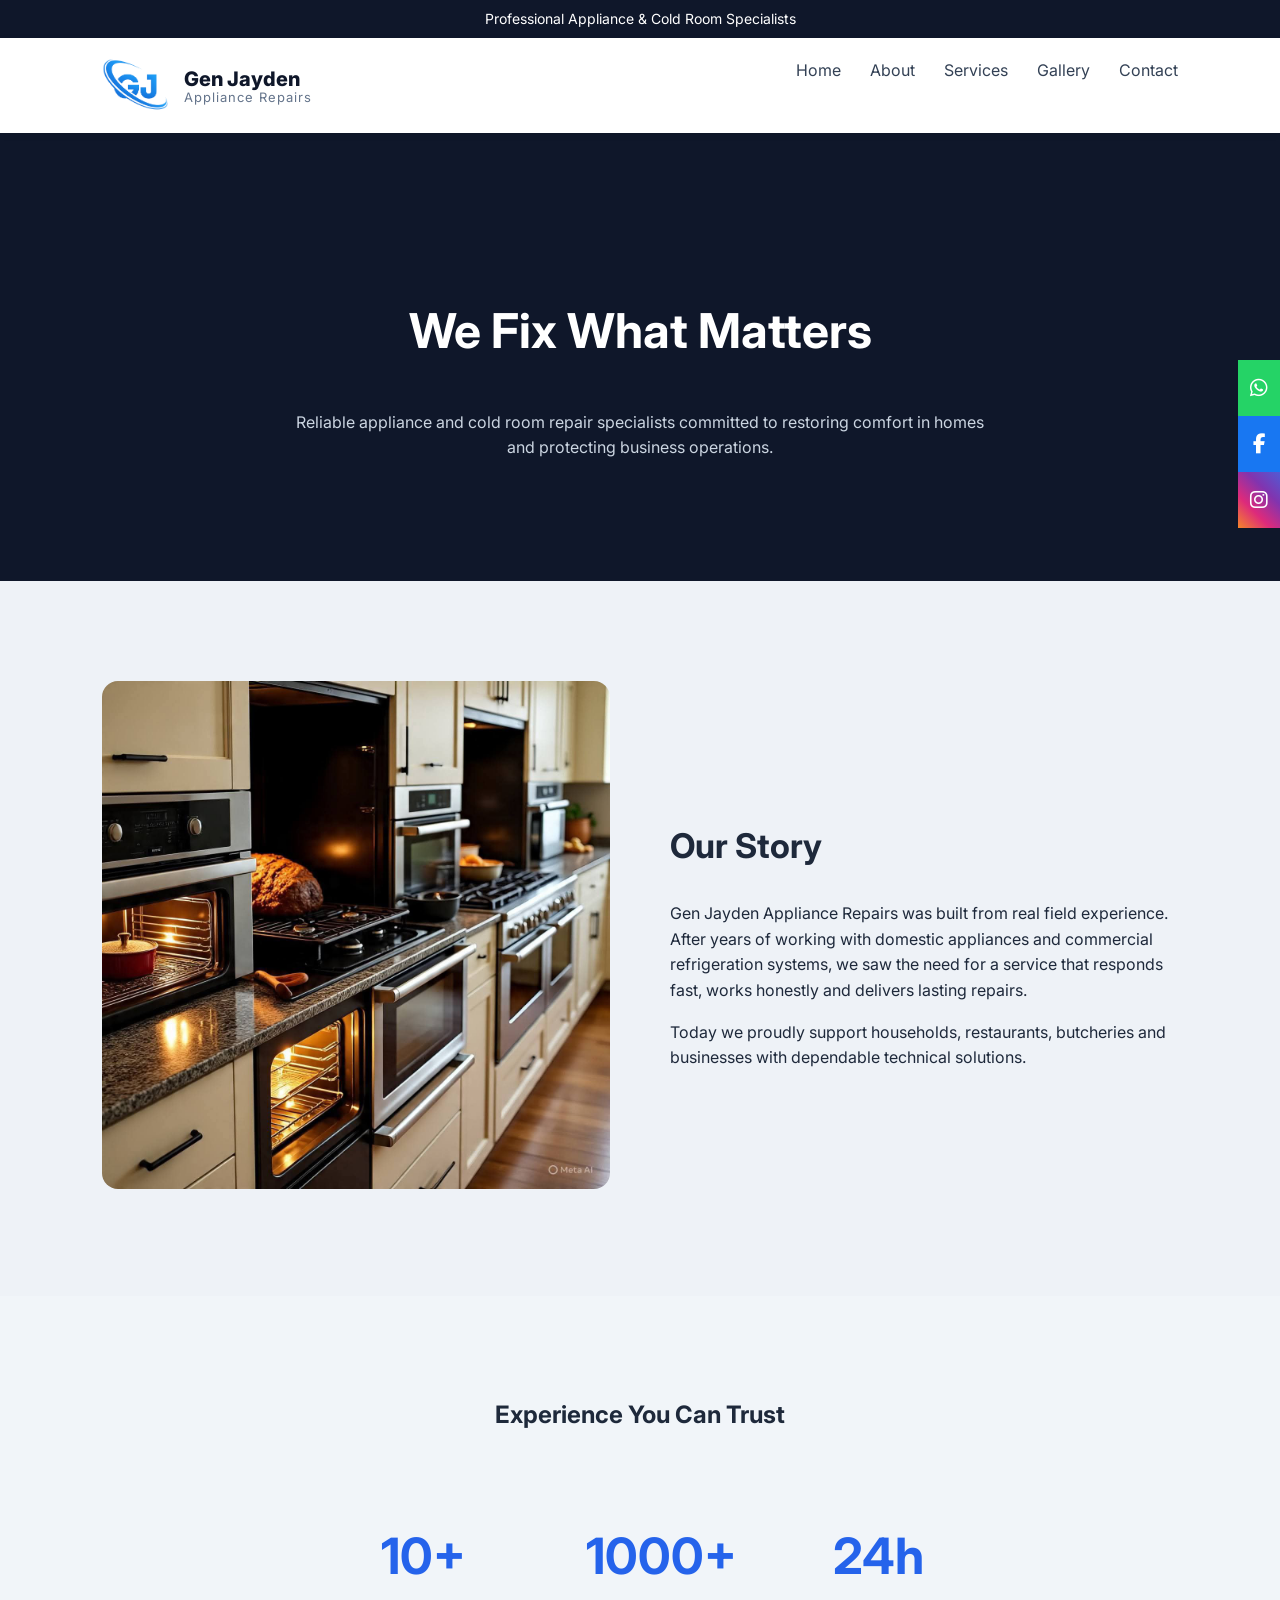
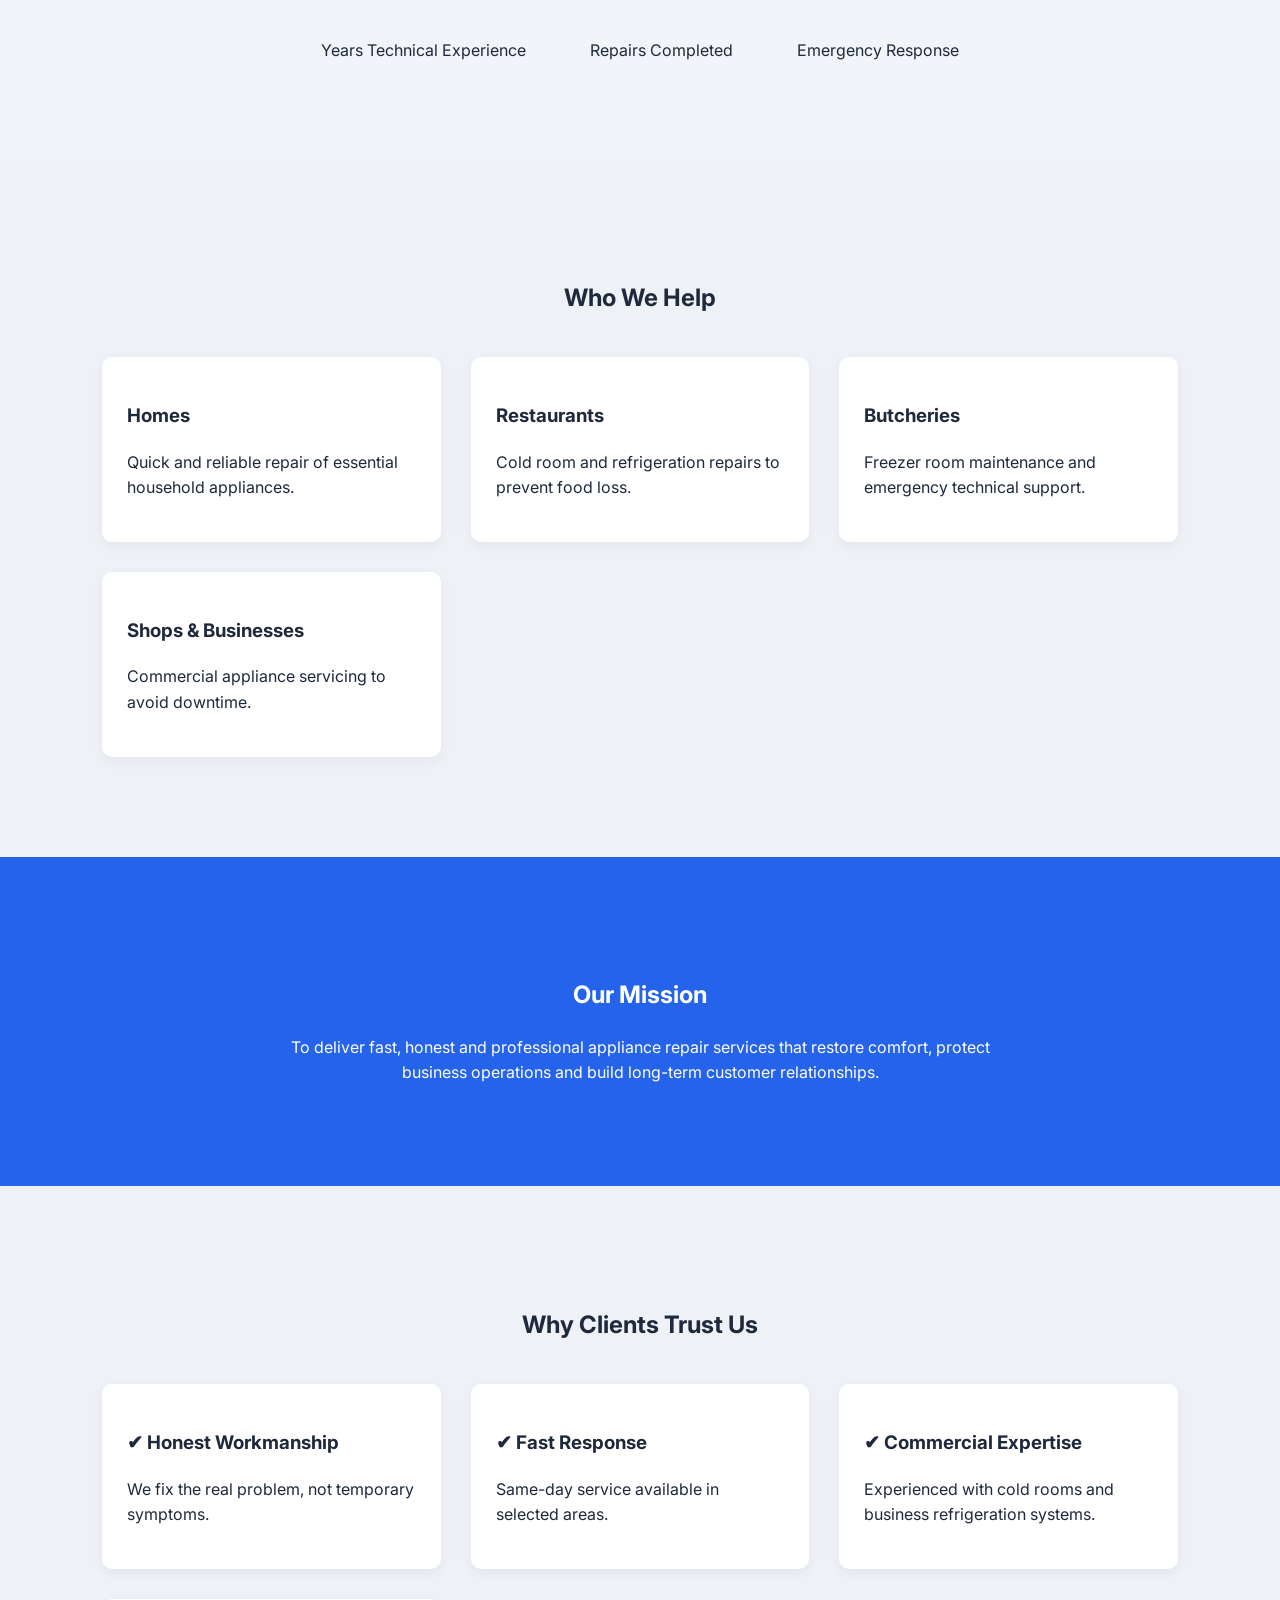
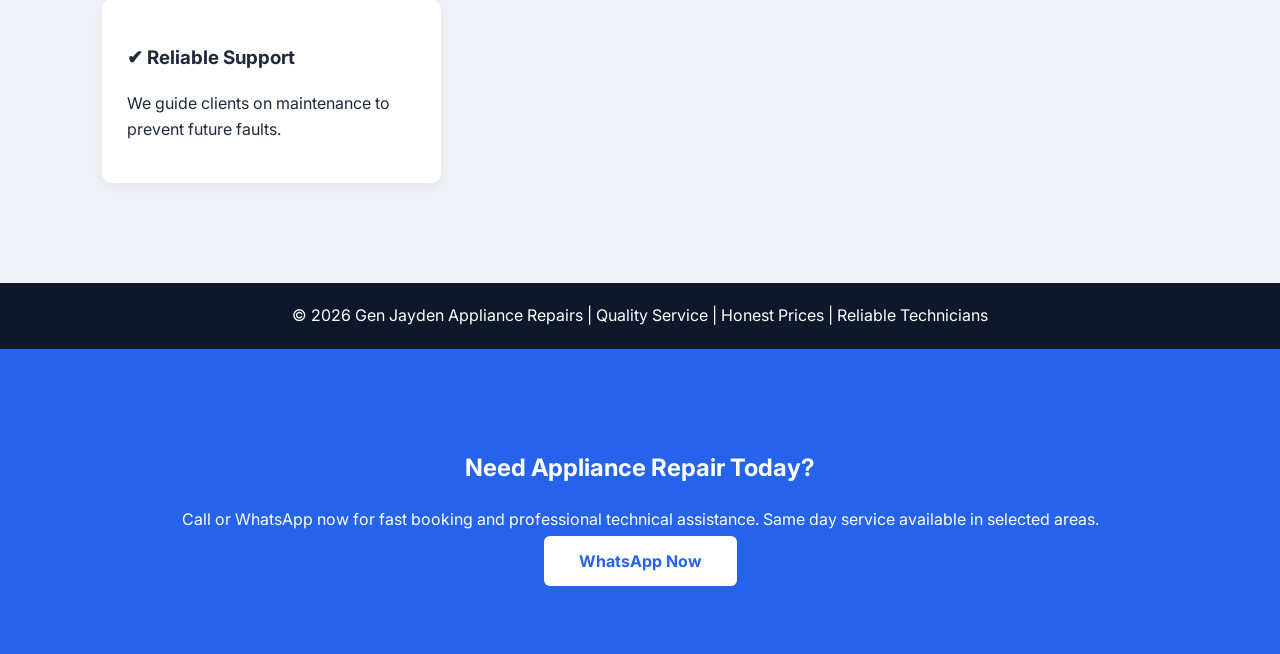
==== about.html @ 727781bc "Add files via upload" ====
<!DOCTYPE html>
<html lang="en">
<head>
<meta name="description" content="Professional fridge, washing machine, oven and air conditioner repairs. Same day appliance repair service. Call now.">

<meta name="keywords" content="appliance repair, fridge repair, washing machine repair, oven repair, aircon repair, cold room repair, freezer room installation">

<meta name="author" content="Gen Jayden Appliance Repairs">

<meta property="og:title" content="Gen Jayden Appliance Repairs">
<meta property="og:description" content="Reliable appliance repair services with same day support.">
<meta property="og:type" content="website">
<meta charset="UTF-8">
<meta name="viewport" content="width=device-width, initial-scale=1.0">
<title>Gen Jayden Appliance Repairs</title>
<link rel="stylesheet" href="style.css">
<link href="https://fonts.googleapis.com/css2?family=Inter:wght@300;400;600;800&display=swap" rel="stylesheet">
<link rel="stylesheet" href="https://cdnjs.cloudflare.com/ajax/libs/font-awesome/6.5.0/css/all.min.css">
<link rel="icon" href="logo.png">
</head>
<body>
<header class="topbar">
Professional Appliance & Cold Room Specialists
</header>

<!-- NAVBAR -->
<nav class="navbar">
<div class="logo">
    <img src="images/logo2.png" alt="Gen Jayden Appliance Repairs">
    <div class="logo-text">
        <span class="brand-name">Gen Jayden</span>
        <span class="brand-tag">Appliance Repairs</span>
    </div>
</div>

<div class="nav-links">
<a href="index.html">Home</a>
<a href="about.html">About</a>
<a href="services.html">Services</a>
<a href="gallery.html">Gallery</a>
<a href="contact.html">Contact</a>
</div>
</nav>

<!-- PAGE BANNER -->
<section style="background:#0f172a;color:white;padding:120px 20px;text-align:center;">
<h1 style="font-size:48px;">We Fix What Matters</h1>
<p style="max-width:700px;margin:auto;margin-top:20px;color:#cbd5e1;">
Reliable appliance and cold room repair specialists committed to restoring comfort in homes and protecting business operations.
</p>
</section>

<!-- STORY SPLIT SECTION -->
<section style="padding:100px 8%;display:flex;gap:60px;align-items:center;flex-wrap:wrap;">

<div style="flex:1;min-width:300px;">
<img src="images/technician.jpg" style="width:100%;border-radius:16px;">
</div>

<div style="flex:1;min-width:300px;">
<h2 style="font-size:34px;">Our Story</h2>

<p>
Gen Jayden Appliance Repairs was built from real field experience.
After years of working with domestic appliances and commercial refrigeration systems,
we saw the need for a service that responds fast, works honestly and delivers lasting repairs.
</p>

<p>
Today we proudly support households, restaurants, butcheries and businesses with dependable technical solutions.
</p>

</div>

</section>

<!-- EXPERIENCE COUNTERS -->
<section style="background:#f1f5f9;padding:80px 8%;text-align:center;">
<h2>Experience You Can Trust</h2>

<div style="display:flex;justify-content:center;gap:60px;margin-top:40px;flex-wrap:wrap;">

<div>
<h1 style="font-size:50px;color:#2563eb;">10+</h1>
<p>Years Technical Experience</p>
</div>

<div>
<h1 style="font-size:50px;color:#2563eb;">1000+</h1>
<p>Repairs Completed</p>
</div>

<div>
<h1 style="font-size:50px;color:#2563eb;">24h</h1>
<p>Emergency Response</p>
</div>

</div>
</section>

<!-- CLIENT TYPES -->
<section style="padding:100px 8%;">
<h2 style="text-align:center;">Who We Help</h2>

<div style="display:grid;grid-template-columns:repeat(auto-fit,minmax(260px,1fr));gap:30px;margin-top:40px;">

<div class="service">
<h3>Homes</h3>
<p>Quick and reliable repair of essential household appliances.</p>
</div>

<div class="service">
<h3>Restaurants</h3>
<p>Cold room and refrigeration repairs to prevent food loss.</p>
</div>

<div class="service">
<h3>Butcheries</h3>
<p>Freezer room maintenance and emergency technical support.</p>
</div>

<div class="service">
<h3>Shops & Businesses</h3>
<p>Commercial appliance servicing to avoid downtime.</p>
</div>

</div>
</section>

<!-- MISSION BLOCK -->
<section style="background:#2563eb;color:white;padding:100px 20px;text-align:center;">
<h2>Our Mission</h2>
<p style="max-width:700px;margin:auto;margin-top:20px;">
To deliver fast, honest and professional appliance repair services that restore comfort,
protect business operations and build long-term customer relationships.
</p>
</section>

<!-- GUARANTEE -->
<section style="padding:100px 8%;">
<h2 style="text-align:center;">Why Clients Trust Us</h2>

<div style="display:grid;grid-template-columns:repeat(auto-fit,minmax(250px,1fr));gap:30px;margin-top:40px;">

<div class="service">
<h3>✔ Honest Workmanship</h3>
<p>We fix the real problem, not temporary symptoms.</p>
</div>

<div class="service">
<h3>✔ Fast Response</h3>
<p>Same-day service available in selected areas.</p>
</div>

<div class="service">
<h3>✔ Commercial Expertise</h3>
<p>Experienced with cold rooms and business refrigeration systems.</p>
</div>

<div class="service">
<h3>✔ Reliable Support</h3>
<p>We guide clients on maintenance to prevent future faults.</p>
</div>

</div>
</section>



<footer>
© 2026 Gen Jayden Appliance Repairs | Quality Service | Honest Prices | Reliable Technicians
</footer>

<section style="background:#2563eb;color:white;text-align:center;padding:80px 20px;">
<h2>Need Appliance Repair Today?</h2>

<p>
Call or WhatsApp now for fast booking and professional technical assistance.
Same day service available in selected areas.
</p>

<a href="https://wa.me/27681915286" 
style="background:white;color:#2563eb;padding:15px 35px;border-radius:6px;text-decoration:none;font-weight:700;">
WhatsApp Now
</a>

</section>

<div class="mobile-cta">

<a href="tel:0681915286" class="cta-call">
<i class="fa-solid fa-phone"></i>
Call
</a>

<a href="https://wa.me/27681915286" class="cta-wa">
<i class="fa-brands fa-whatsapp"></i>
WhatsApp
</a>

<a href="https://www.facebook.com/share/18FaNF49f3/" target="_blank" class="cta-fb">
<i class="fa-brands fa-facebook"></i>
Facebook
</a>

<a href="https://www.instagram.com/appliance2816?igsh=MWpqNDZoc2Nvb3UwZg==" target="_blank" class="cta-ig">
<i class="fa-brands fa-instagram"></i>
Insta
</a>

</div>

<div class="social-bar">

<a href="https://wa.me/27681915286" target="_blank" class="sb-wa">
<i class="fa-brands fa-whatsapp"></i>
</a>

<a href="https://www.facebook.com/share/18FaNF49f3/" target="_blank" class="sb-fb">
<i class="fa-brands fa-facebook-f"></i>
</a>

<a href="https://www.instagram.com/appliance2816?igsh=MWpqNDZoc2Nvb3UwZg==" target="_blank" class="sb-ig">
<i class="fa-brands fa-instagram"></i>
</a>

</div>

<script src="script.js"></script>

</body>
</html>
---- style.css ----
body{
font-family:Inter;
margin:0;
color:#1e293b;
line-height:1.6;
background:#eef2f7;
}

.topbar{
background:#0f172a;
color:white;
text-align:center;
padding:8px;
font-size:14px;
}

.navbar{
display:flex;
justify-content:space-between;
padding:20px 8%;
background:white;
box-shadow:0 2px 8px rgba(0,0,0,.05);
position:sticky;
top:0;
}

.navbar a{
margin-left:25px;
text-decoration:none;
color:#334155;
}

.hero{
display:flex;
align-items:center;
gap:60px;
padding:80px 8%;
background:linear-gradient(120deg,#f8fafc,#e2e8f0);
}

.hero-image img{
width:450px;
border-radius:12px;
}

.cta-btn{
display:inline-block;
background:#2563eb;
color:white;
padding:14px 30px;
border-radius:6px;
margin-top:20px;
text-decoration:none;
}

.trust-strip{
display:grid;
grid-template-columns:repeat(4,1fr);
text-align:center;
padding:40px;
background:white;
}

.services{
padding:80px 8%;
}

.service-grid{
display:grid;
grid-template-columns:repeat(auto-fit,minmax(280px,1fr));
gap:30px;
}

.service{
background:white;
padding:25px;
border-radius:10px;
box-shadow:0 4px 12px rgba(0,0,0,.05);
}

.process{
background:#f1f5f9;
padding:80px 8%;
}

.process-steps{
display:grid;
grid-template-columns:repeat(auto-fit,minmax(220px,1fr));
gap:30px;
}

.why{
padding:80px 8%;
}

.why-grid{
display:grid;
grid-template-columns:repeat(auto-fit,minmax(250px,1fr));
gap:30px;
}

.coverage{
background:#e2e8f0;
padding:60px 8%;
text-align:center;
}

.contact{
padding:80px 8%;
}

.contact-grid{
display:grid;
grid-template-columns:1fr 1fr;
gap:40px;
}

form input, form textarea{
width:100%;
padding:14px;
margin-bottom:15px;
border:1px solid #cbd5e1;
border-radius:6px;
}

form button{
background:#2563eb;
color:white;
padding:14px;
border:none;
border-radius:6px;
}

footer{
background:#0f172a;
color:white;
text-align:center;
padding:20px;
}

.icon{
font-size:32px;
color:#2563eb;
margin-bottom:10px;
}

/* GALLERY */

.gallery{
padding:80px 8%;
background:white;
}

.gallery-grid{
display:grid;
grid-template-columns:repeat(auto-fit,minmax(260px,1fr));
gap:20px;
margin-top:30px;
}

.gallery-grid img{
width:100%;
height:220px;
object-fit:cover;
border-radius:8px;
transition:.4s;
}

.gallery-grid img:hover{
transform:scale(1.05);
}

/* TESTIMONIALS */

.testimonials{
padding:80px 8%;
background:#f1f5f9;
}

.testimonial-grid{
display:grid;
grid-template-columns:repeat(auto-fit,minmax(260px,1fr));
gap:25px;
margin-top:30px;
}

.testimonial{
background:white;
padding:25px;
border-radius:8px;
box-shadow:0 4px 10px rgba(0,0,0,.05);
}

/* WHATSAPP */

.whatsapp{
position:fixed;
bottom:25px;
right:25px;
background:#25D366;
color:white;
font-size:28px;
padding:15px;
border-radius:50%;
box-shadow:0 6px 15px rgba(0,0,0,.2);
z-index:999;
}

.logo{
display:flex;
align-items:center;
gap:12px;
}

.logo img{
height:55px;
width:auto;
}

.logo-text{
display:flex;
flex-direction:column;
line-height:1.1;
}

.brand-name{
font-weight:800;
font-size:20px;
color:#0f172a;
}

.brand-tag{
font-size:13px;
color:#64748b;
letter-spacing:1px;
}

/* =========================
MOBILE RESPONSIVE FIX
========================= */

@media (max-width: 900px){

/* NAVBAR */

.navbar{
flex-direction:column;
align-items:flex-start;
gap:10px;
}

.navbar div:last-child{
display:flex;
flex-wrap:wrap;
gap:15px;
}

.navbar a{
margin-left:0;
font-size:14px;
}

/* HERO */

.hero{
flex-direction:column;
padding:50px 20px;
gap:30px;
text-align:center;
}

.hero-image img{
width:100%;
max-width:420px;
}

/* TRUST STRIP */

.trust-strip{
grid-template-columns:1fr 1fr;
gap:20px;
}

/* SERVICES */

.services{
padding:60px 20px;
}

/* GALLERY */

.gallery{
padding:60px 20px;
}

.gallery-grid img{
height:auto;
aspect-ratio:4/3;
}

/* TESTIMONIALS */

.testimonials{
padding:60px 20px;
}

/* PROCESS */

.process{
padding:60px 20px;
}

/* WHY */

.why{
padding:60px 20px;
}

/* COVERAGE */

.coverage{
padding:50px 20px;
}

/* CONTACT */

.contact{
padding:60px 20px;
}

.contact-grid{
grid-template-columns:1fr;
}

/* FORM */

form{
margin-top:20px;
}

/* FOOTER */

footer{
font-size:14px;
padding:15px;
}

}


/* EXTRA SMALL PHONES */

@media (max-width: 500px){

.hero-text h1{
font-size:28px;
}

.hero-text p{
font-size:15px;
}

.trust-strip{
grid-template-columns:1fr;
}

.brand-name{
font-size:16px;
}

.brand-tag{
font-size:11px;
}

}

/* CONTACT INFO CARD */

.contact-info-card{
background:white;
padding:35px;
border-radius:12px;
box-shadow:0 10px 25px rgba(0,0,0,.08);
}

.contact-info-card h3{
margin-top:20px;
display:flex;
align-items:center;
gap:10px;
color:#0f172a;
}

.contact-highlight{
font-size:20px;
font-weight:700;
color:#2563eb;
margin-top:5px;
}

.contact-link{
text-decoration:none;
color:#2563eb;
font-weight:600;
}

.contact-link:hover{
text-decoration:underline;
}

/* FACEBOOK BUTTON */

.facebook-btn{
display:inline-block;
background:#1877F2;
color:white;
padding:12px 20px;
border-radius:6px;
text-decoration:none;
font-weight:600;
transition:.3s;
}

.facebook-btn:hover{
background:#0f5ed7;
transform:translateY(-2px);
box-shadow:0 8px 15px rgba(0,0,0,.15);
}

.contact-message{
margin-top:20px;
color:#475569;
}

/* MOBILE STICKY CTA */

.mobile-cta{
display:none;
}

@media(max-width:768px){

.mobile-cta{
display:flex;
position:fixed;
bottom:0;
left:0;
width:100%;
z-index:9999;
}

.mobile-cta a{
flex:1;
text-align:center;
padding:15px 0;
color:white;
font-weight:600;
text-decoration:none;
}

.cta-call{background:#0f172a;}
.cta-wa{background:#25D366;}
.cta-fb{background:#1877F2;}

body{padding-bottom:70px;}

}

/* FADE IN ANIMATION */

.fade{
opacity:0;
transform:translateY(40px);
transition:1s;
}

.fade.show{
opacity:1;
transform:translateY(0);
}

/* INSTAGRAM BUTTON */

.instagram-btn{
display:inline-block;
background:linear-gradient(45deg,#f58529,#dd2a7b,#8134af,#515bd4);
color:white;
padding:12px 20px;
border-radius:6px;
text-decoration:none;
font-weight:600;
transition:.3s;
}

.instagram-btn:hover{
transform:translateY(-2px);
box-shadow:0 8px 18px rgba(0,0,0,.2);
}

.cta-ig{
background:linear-gradient(45deg,#f58529,#dd2a7b,#8134af,#515bd4);
}

.social-bar{
position:fixed;
top:40%;
right:0;
display:flex;
flex-direction:column;
z-index:999;
}

.social-bar a{
color:white;
padding:12px;
font-size:20px;
text-align:center;
transition:.3s;
}

.sb-wa{background:#25D366;}
.sb-fb{background:#1877F2;}
.sb-ig{
background:linear-gradient(45deg,#f58529,#dd2a7b,#8134af,#515bd4);
}

.social-bar a:hover{
padding-right:20px;
}

.coverage-intro{
max-width:700px;
margin:auto;
margin-bottom:40px;
color:#475569;
}

.areas{
display:grid;
grid-template-columns:repeat(auto-fit,minmax(250px,1fr));
gap:25px;
margin-top:30px;
}

.areas div{
background:white;
padding:25px;
border-radius:10px;
box-shadow:0 6px 15px rgba(0,0,0,.06);
}

.coverage-note{
margin-top:40px;
font-weight:600;
color:#1e293b;
}


@media(max-width:768px){
.social-bar{
display:none;
}
}

.nav-links a.active{
color:#2563eb;
font-weight:700;
border-bottom:3px solid #2563eb;
padding-bottom:5px;
}

/* ===== PREMIUM GLASS UI ===== */

.glass-card{
background:rgba(255,255,255,0.6);
backdrop-filter:blur(14px);
border-radius:18px;
padding:30px;
box-shadow:0 10px 30px rgba(0,0,0,0.08);
transition:0.4s;
border:1px solid rgba(255,255,255,0.3);
}

.glass-card:hover{
transform:translateY(-10px) scale(1.02);
box-shadow:0 25px 50px rgba(0,0,0,0.15);
}

.section-dark{
background:linear-gradient(120deg,#0f172a,#1e293b);
color:white;
}

.big-title{
font-size:42px;
text-align:center;
margin-bottom:20px;
}

.section-sub{
text-align:center;
max-width:700px;
margin:auto;
color:#64748b;
}

.fade-up{
opacity:1;
transform:translateY(0);
transition:1s;
}

.fade-up.show{
opacity:1;
transform:translateY(0);
}

.glass-card{
background:rgba(255,255,255,0.6);
backdrop-filter:blur(14px);
border-radius:18px;
padding:30px;
box-shadow:0 10px 30px rgba(0,0,0,0.08);
transition:0.4s;
border:1px solid rgba(255,255,255,0.3);
}

.fade-up{
opacity:1;
transform:translateY(0);
transition:1s;
}

.fade-up.show{
opacity:1;
transform:translateY(0);
}

.big-title{
font-size:42px;
text-align:center;
margin-bottom:20px;
}
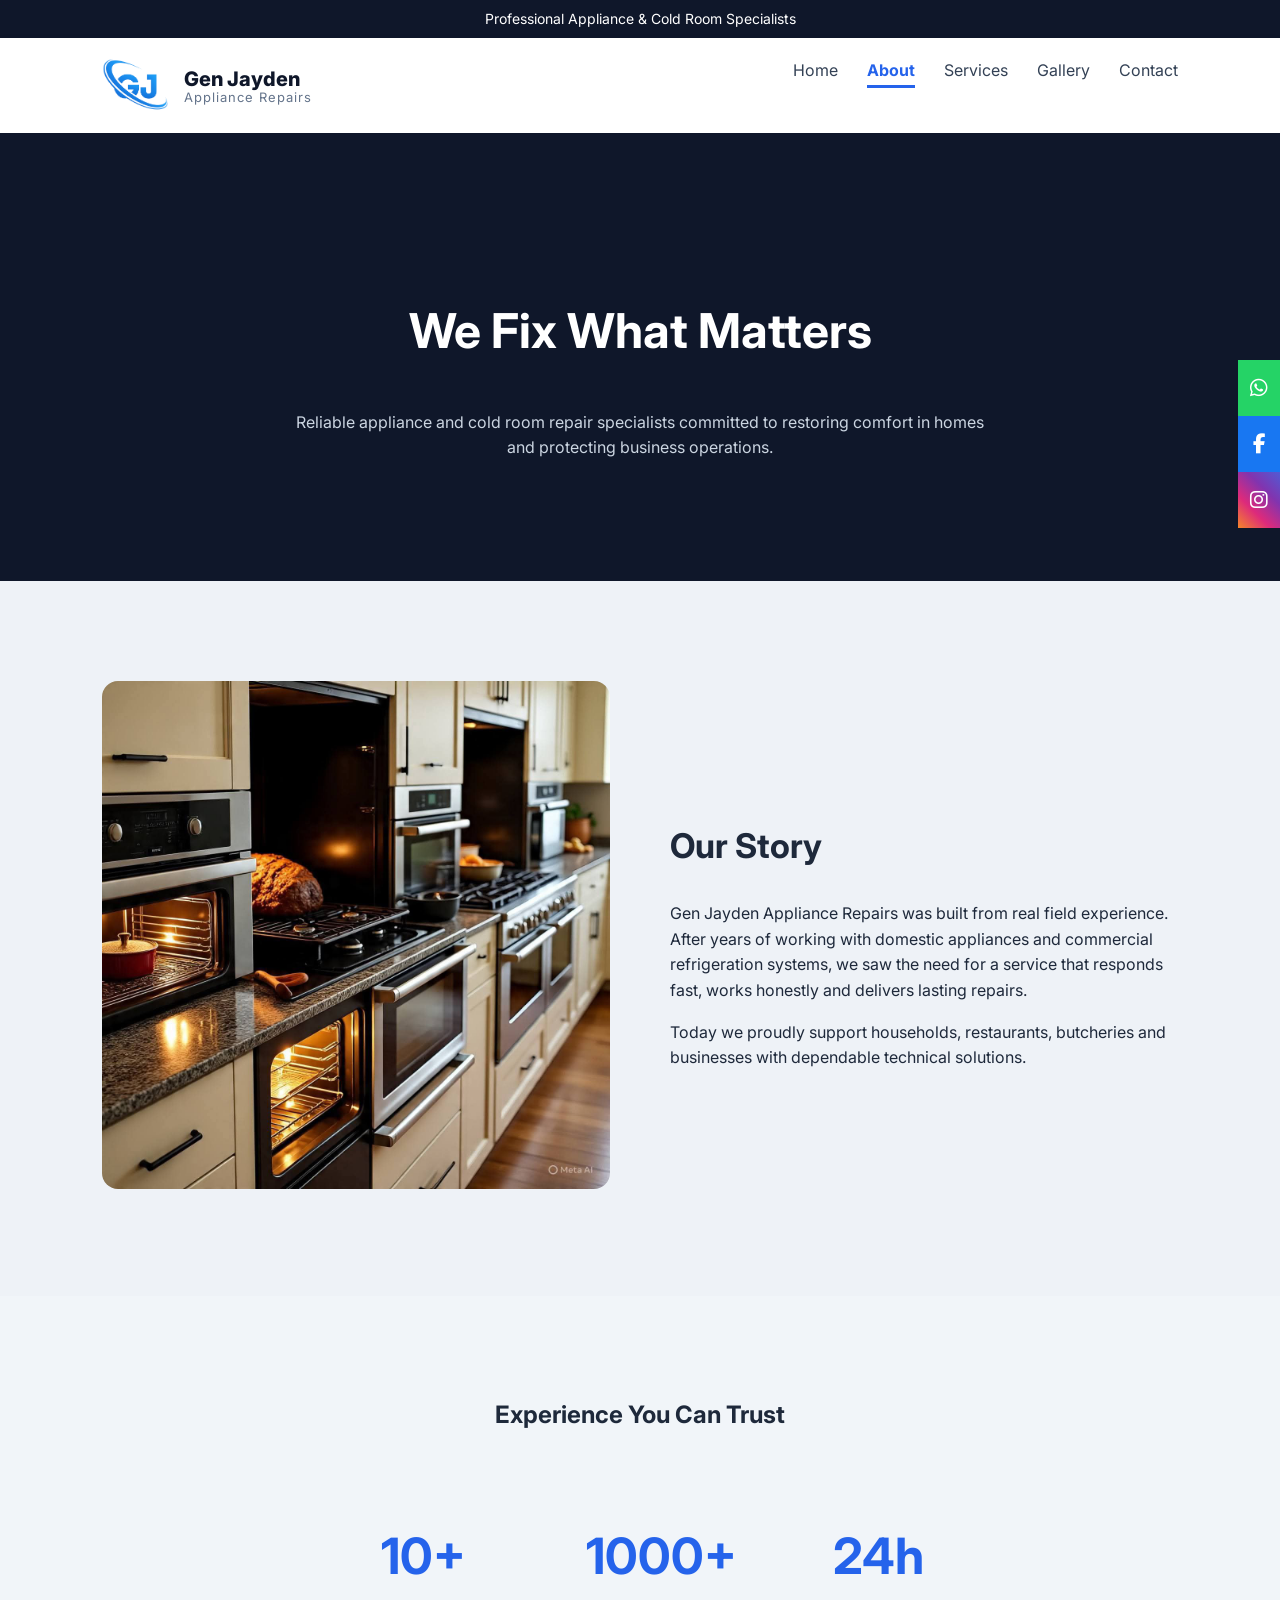
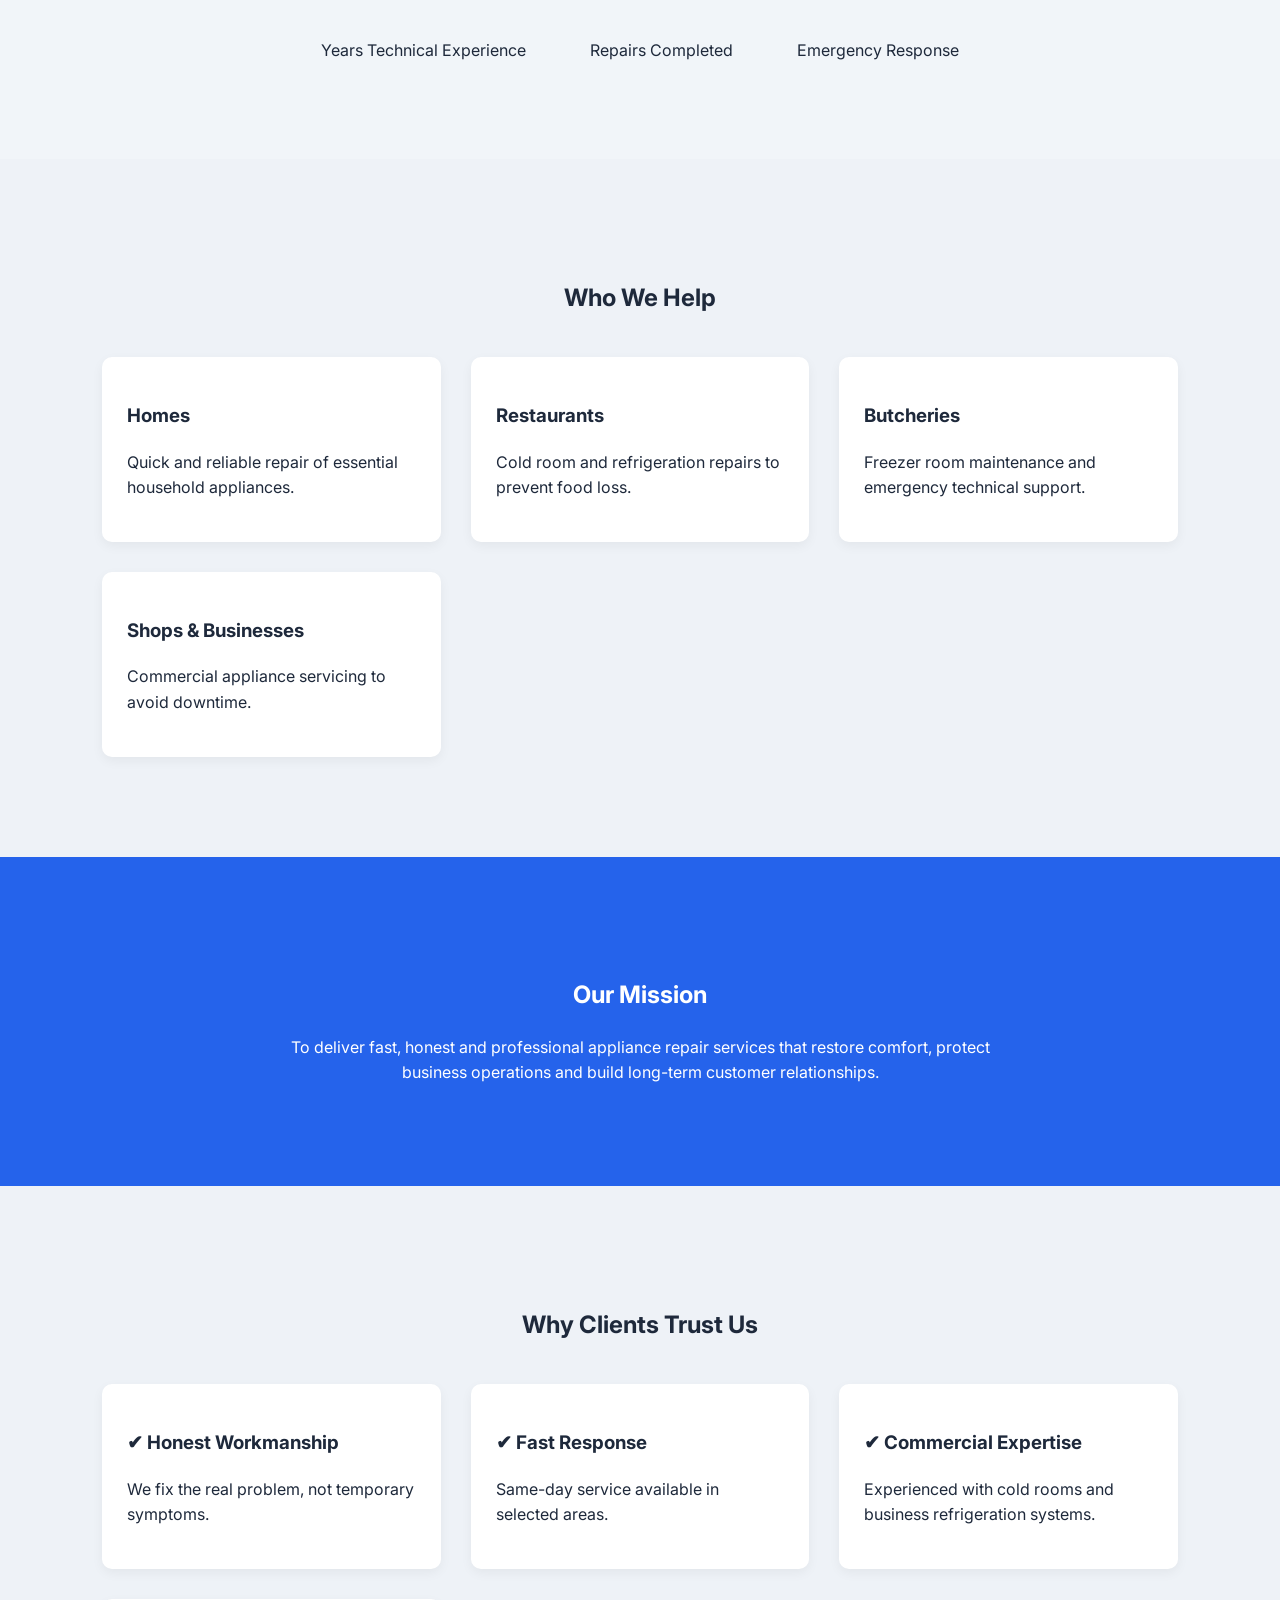
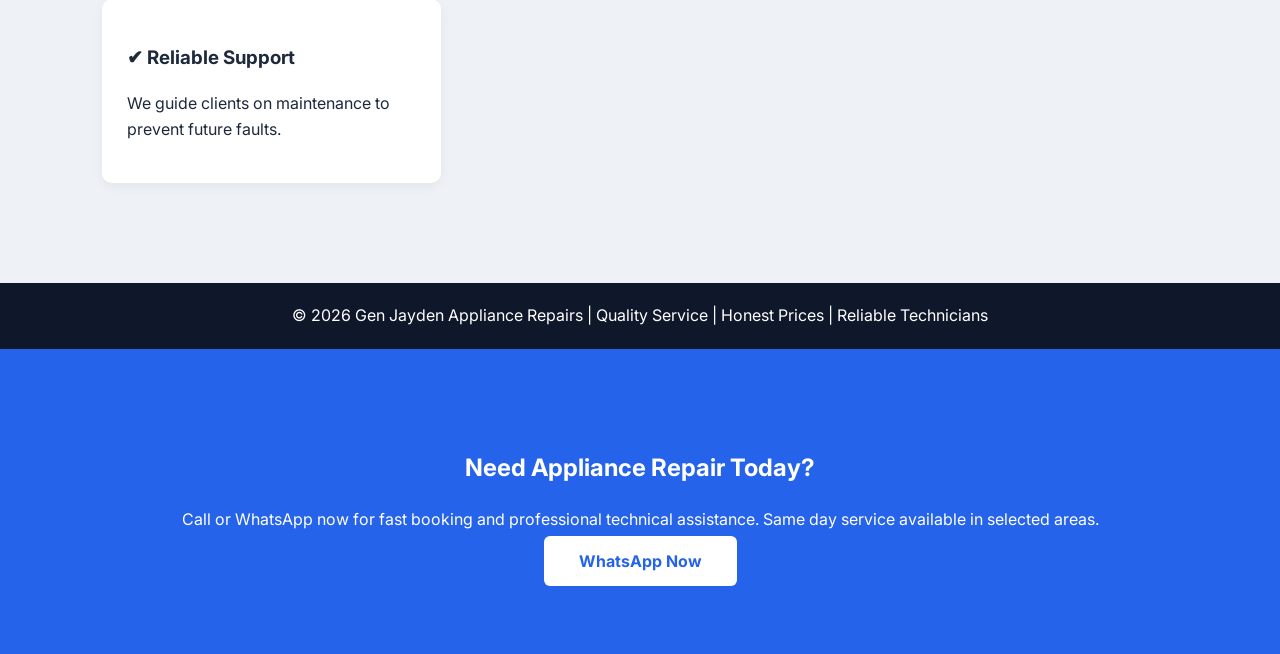
==== commit e9c0e2d0: "Add files via upload" ====
--- a/about.html
+++ b/about.html
@@ -13,6 +13,17 @@
 <meta charset="UTF-8">
 <meta name="viewport" content="width=device-width, initial-scale=1.0">
 <title>Gen Jayden Appliance Repairs</title>
+
+<!-- Google tag (gtag.js) -->
+<script async src="https://www.googletagmanager.com/gtag/js?id=G-C7B11668BW"></script>
+<script>
+  window.dataLayer = window.dataLayer || [];
+  function gtag(){dataLayer.push(arguments);}
+  gtag('js', new Date());
+
+  gtag('config', 'G-C7B11668BW');
+</script>
+
 <link rel="stylesheet" href="style.css">
 <link href="https://fonts.googleapis.com/css2?family=Inter:wght@300;400;600;800&display=swap" rel="stylesheet">
 <link rel="stylesheet" href="https://cdnjs.cloudflare.com/ajax/libs/font-awesome/6.5.0/css/all.min.css">
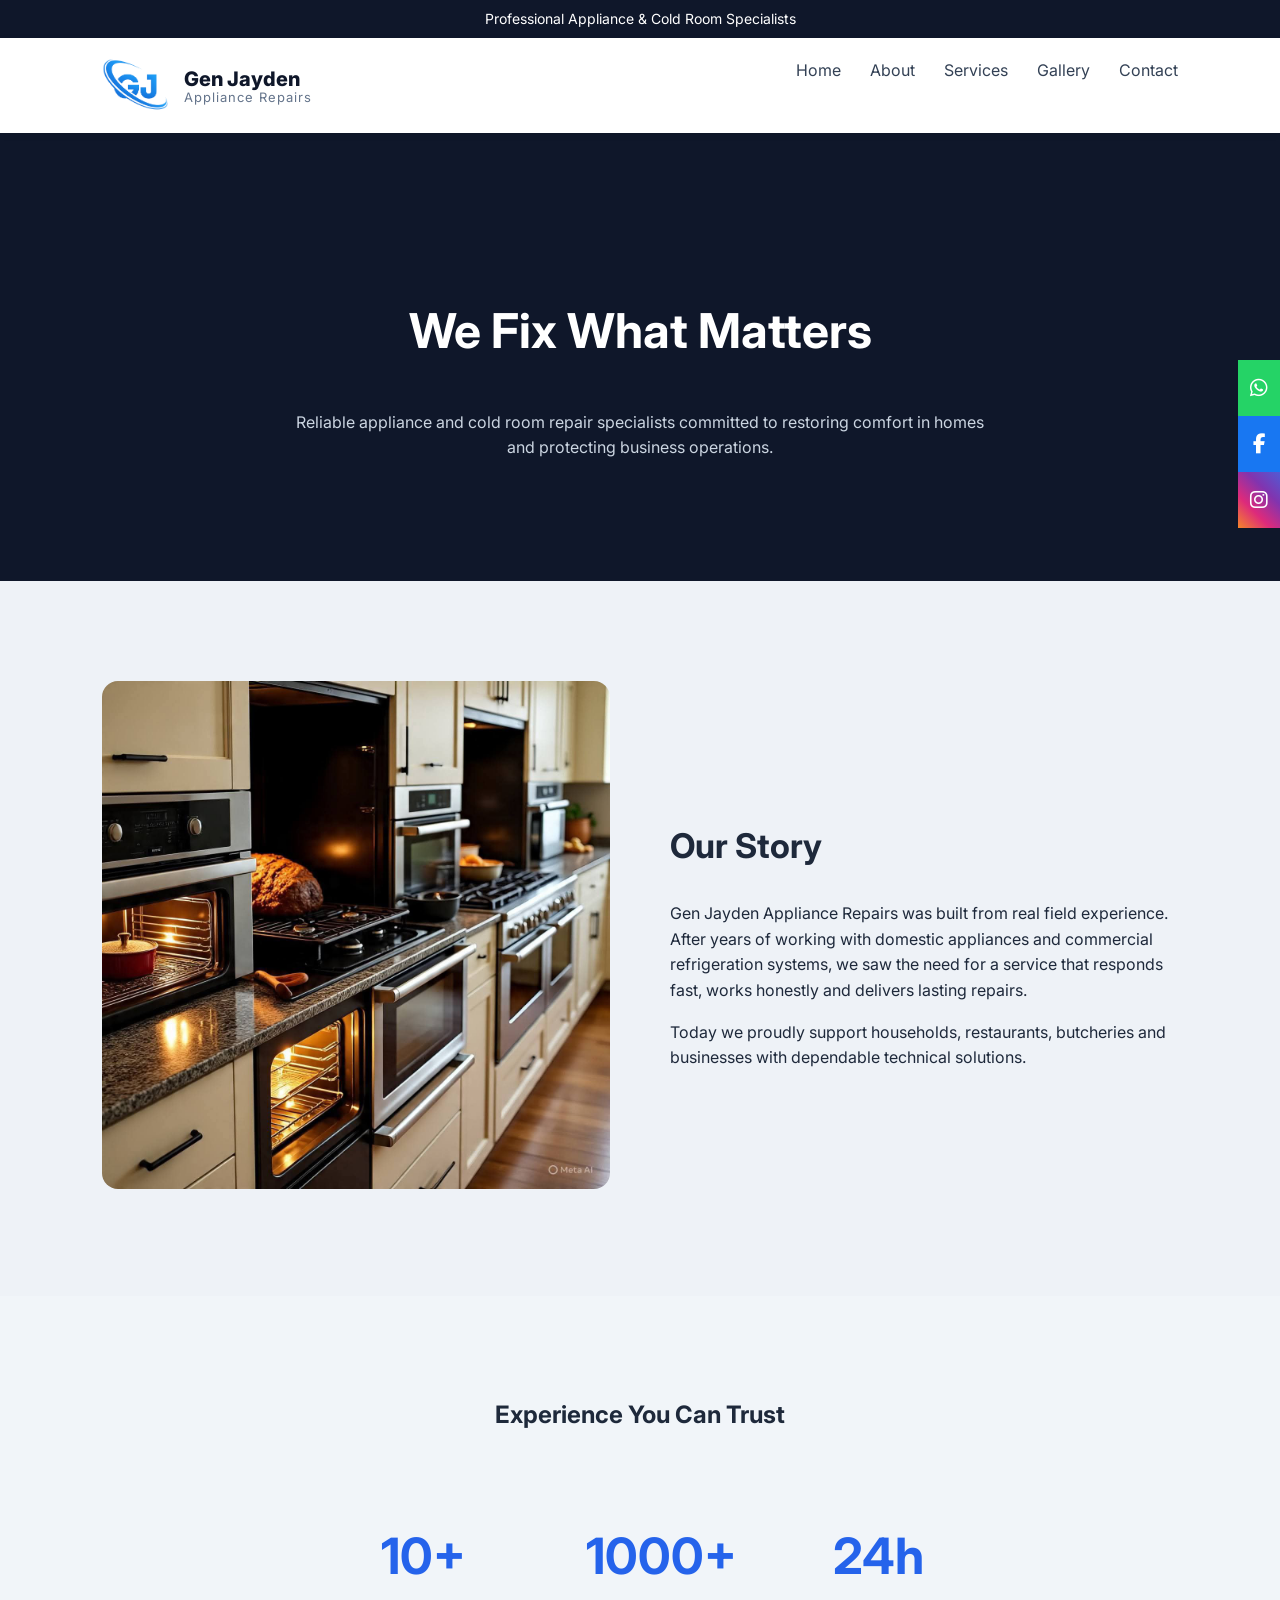
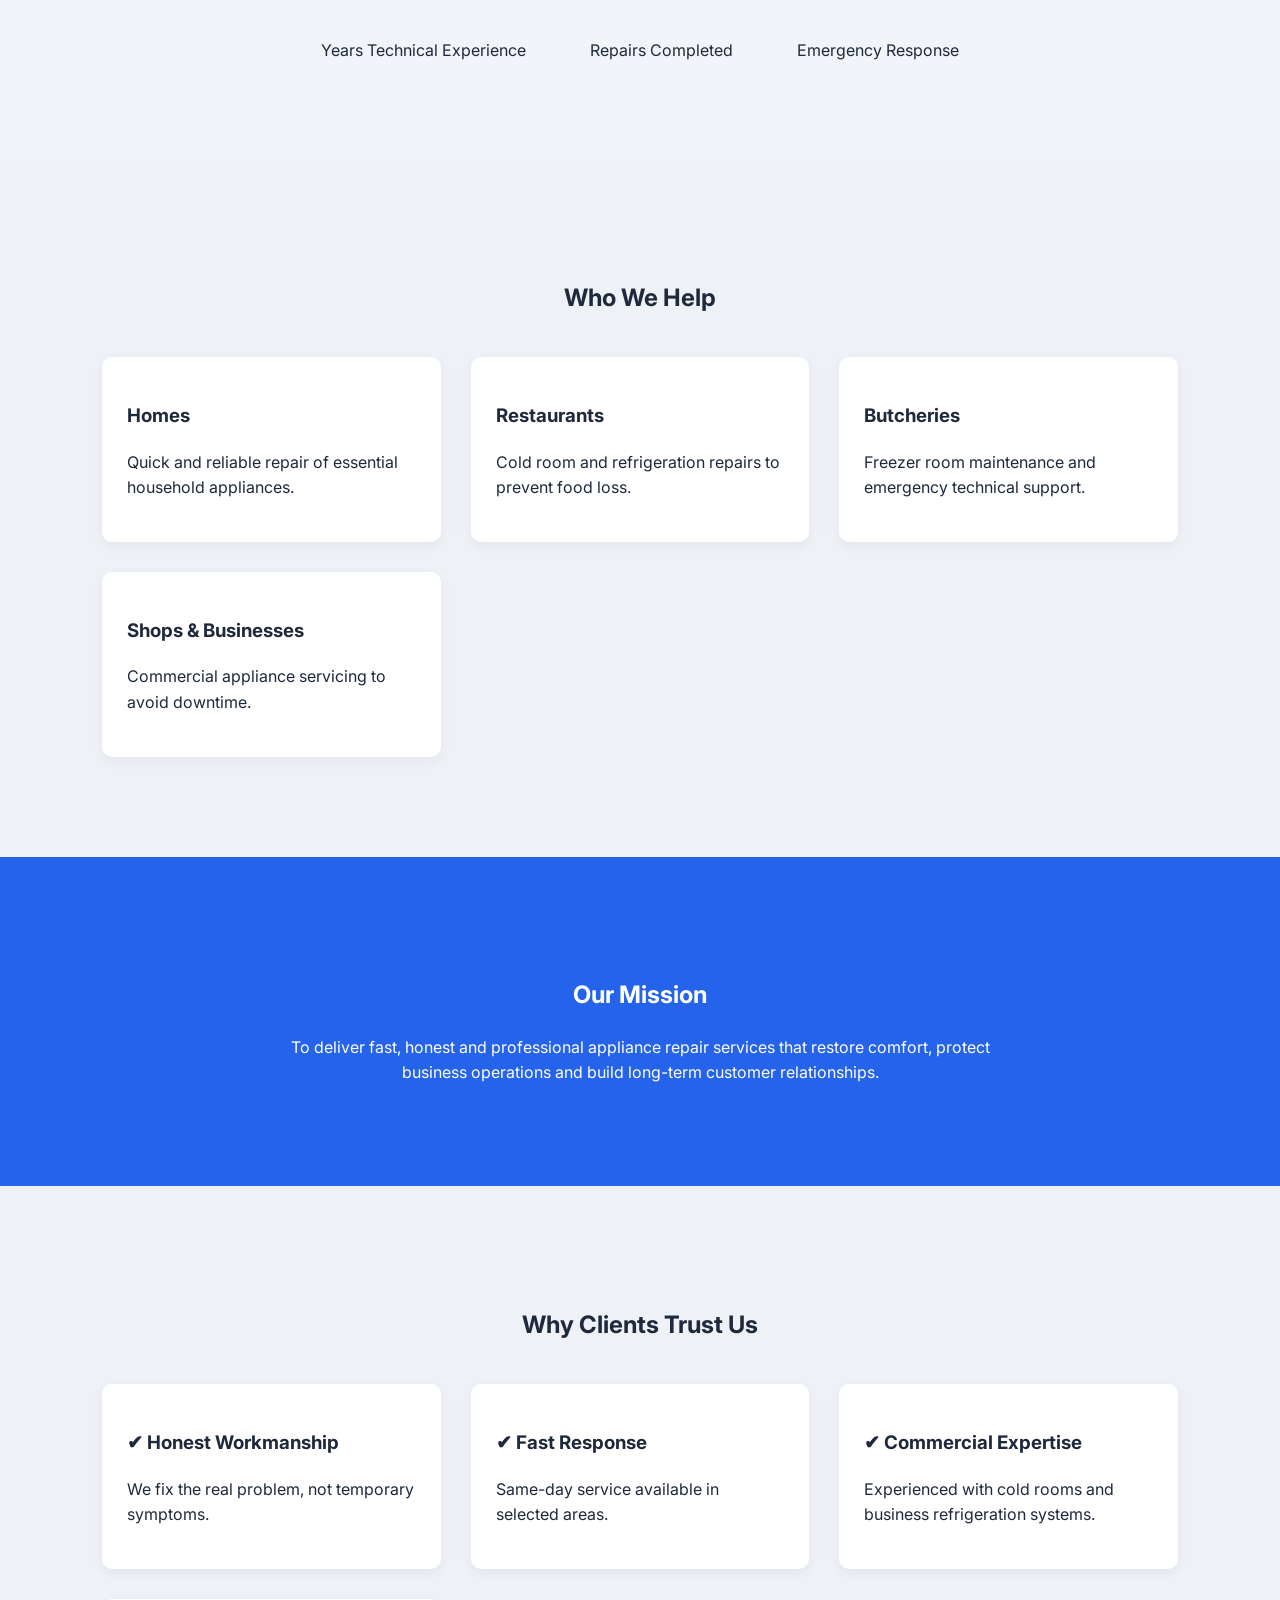
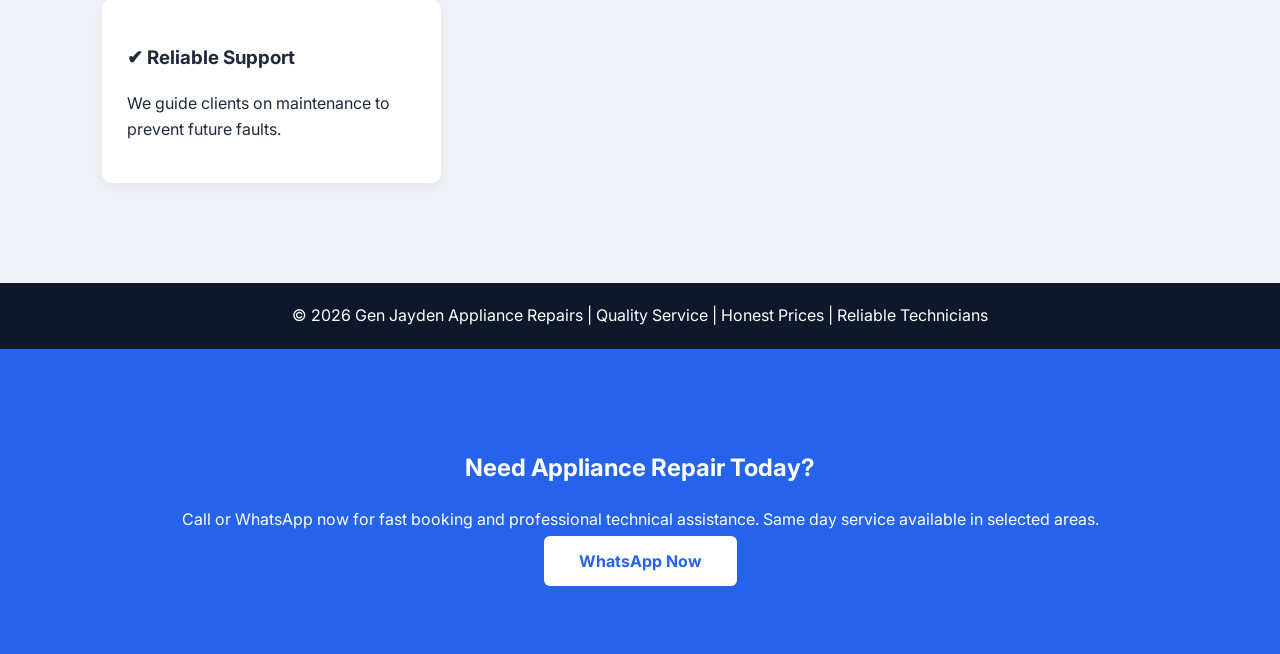
==== commit 608b061f: "Add files via upload" ====
--- a/about.html
+++ b/about.html
@@ -23,6 +23,8 @@
 
   gtag('config', 'G-C7B11668BW');
 </script>
+<script data-goatcounter="https://csnovadigitalstudio.goatcounter.com/count"
+        async src="//gc.zgo.at/count.js"></script>
 
 <link rel="stylesheet" href="style.css">
 <link href="https://fonts.googleapis.com/css2?family=Inter:wght@300;400;600;800&display=swap" rel="stylesheet">
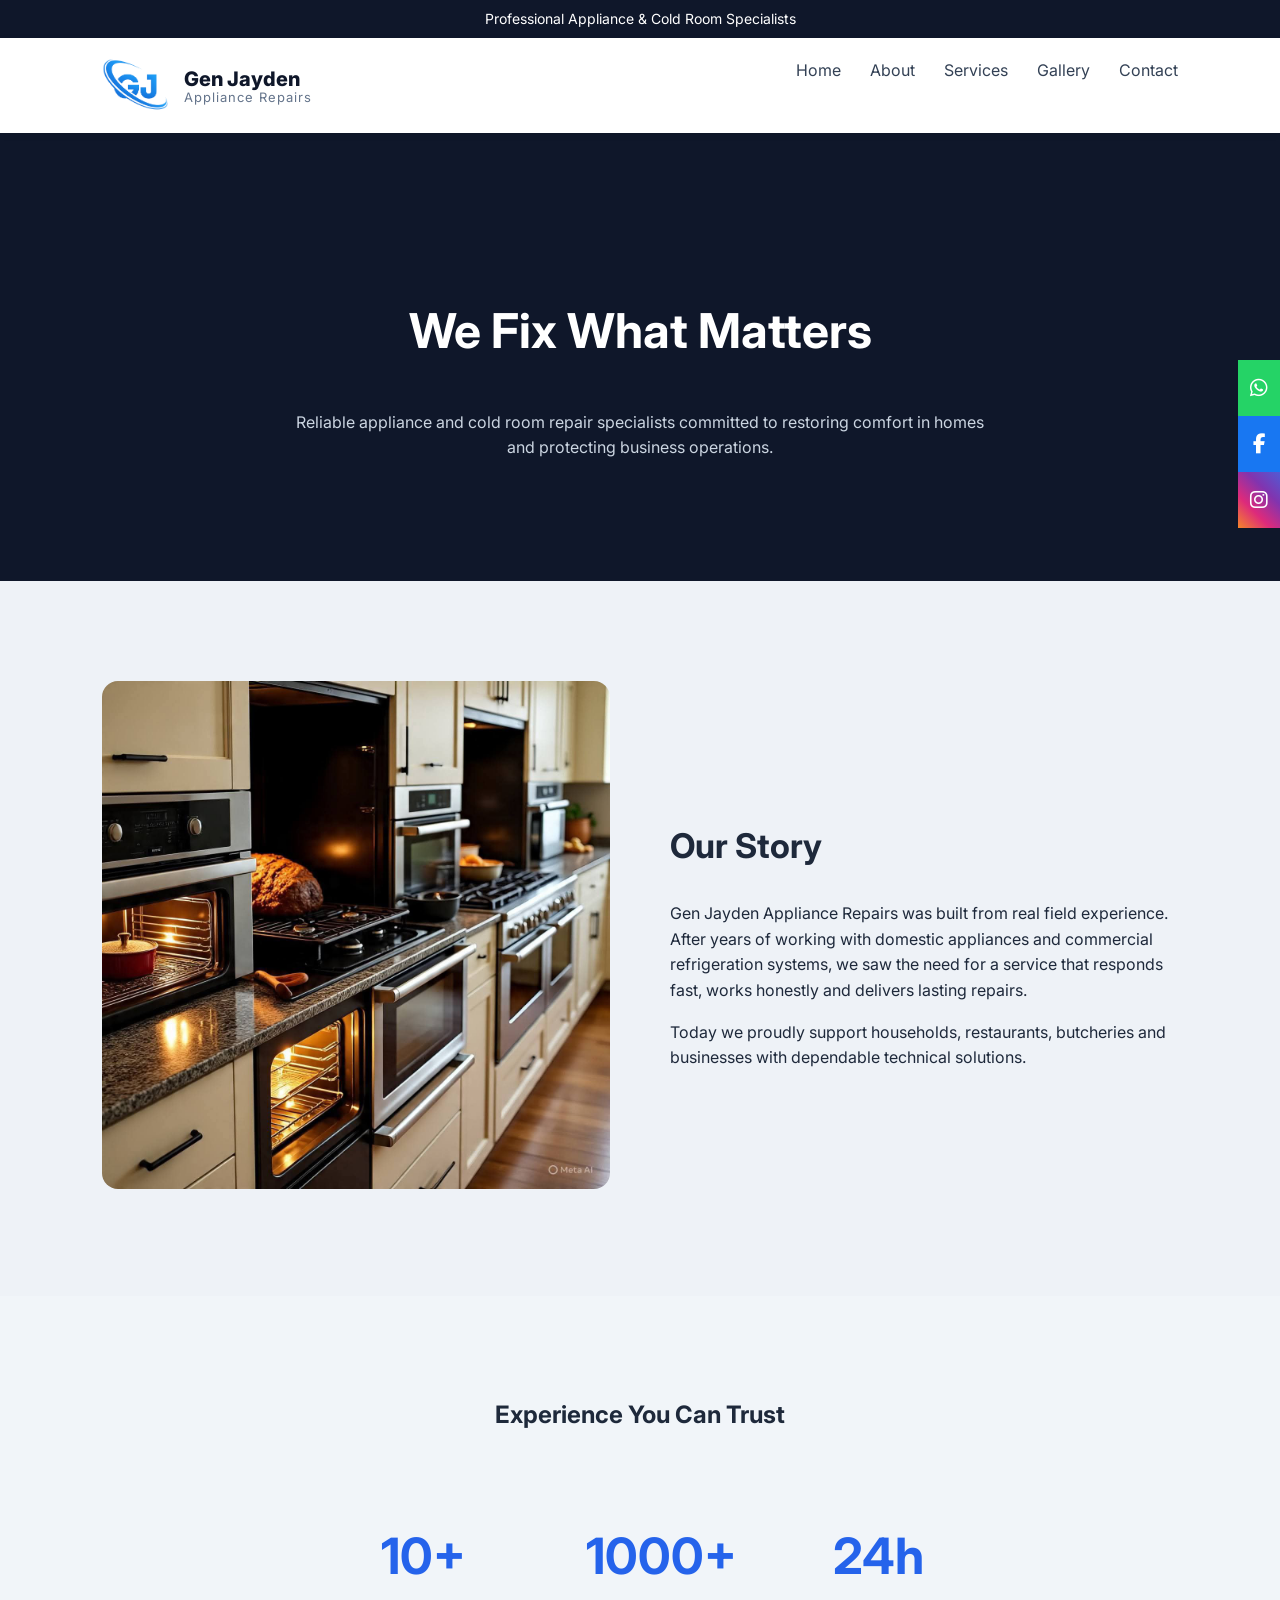
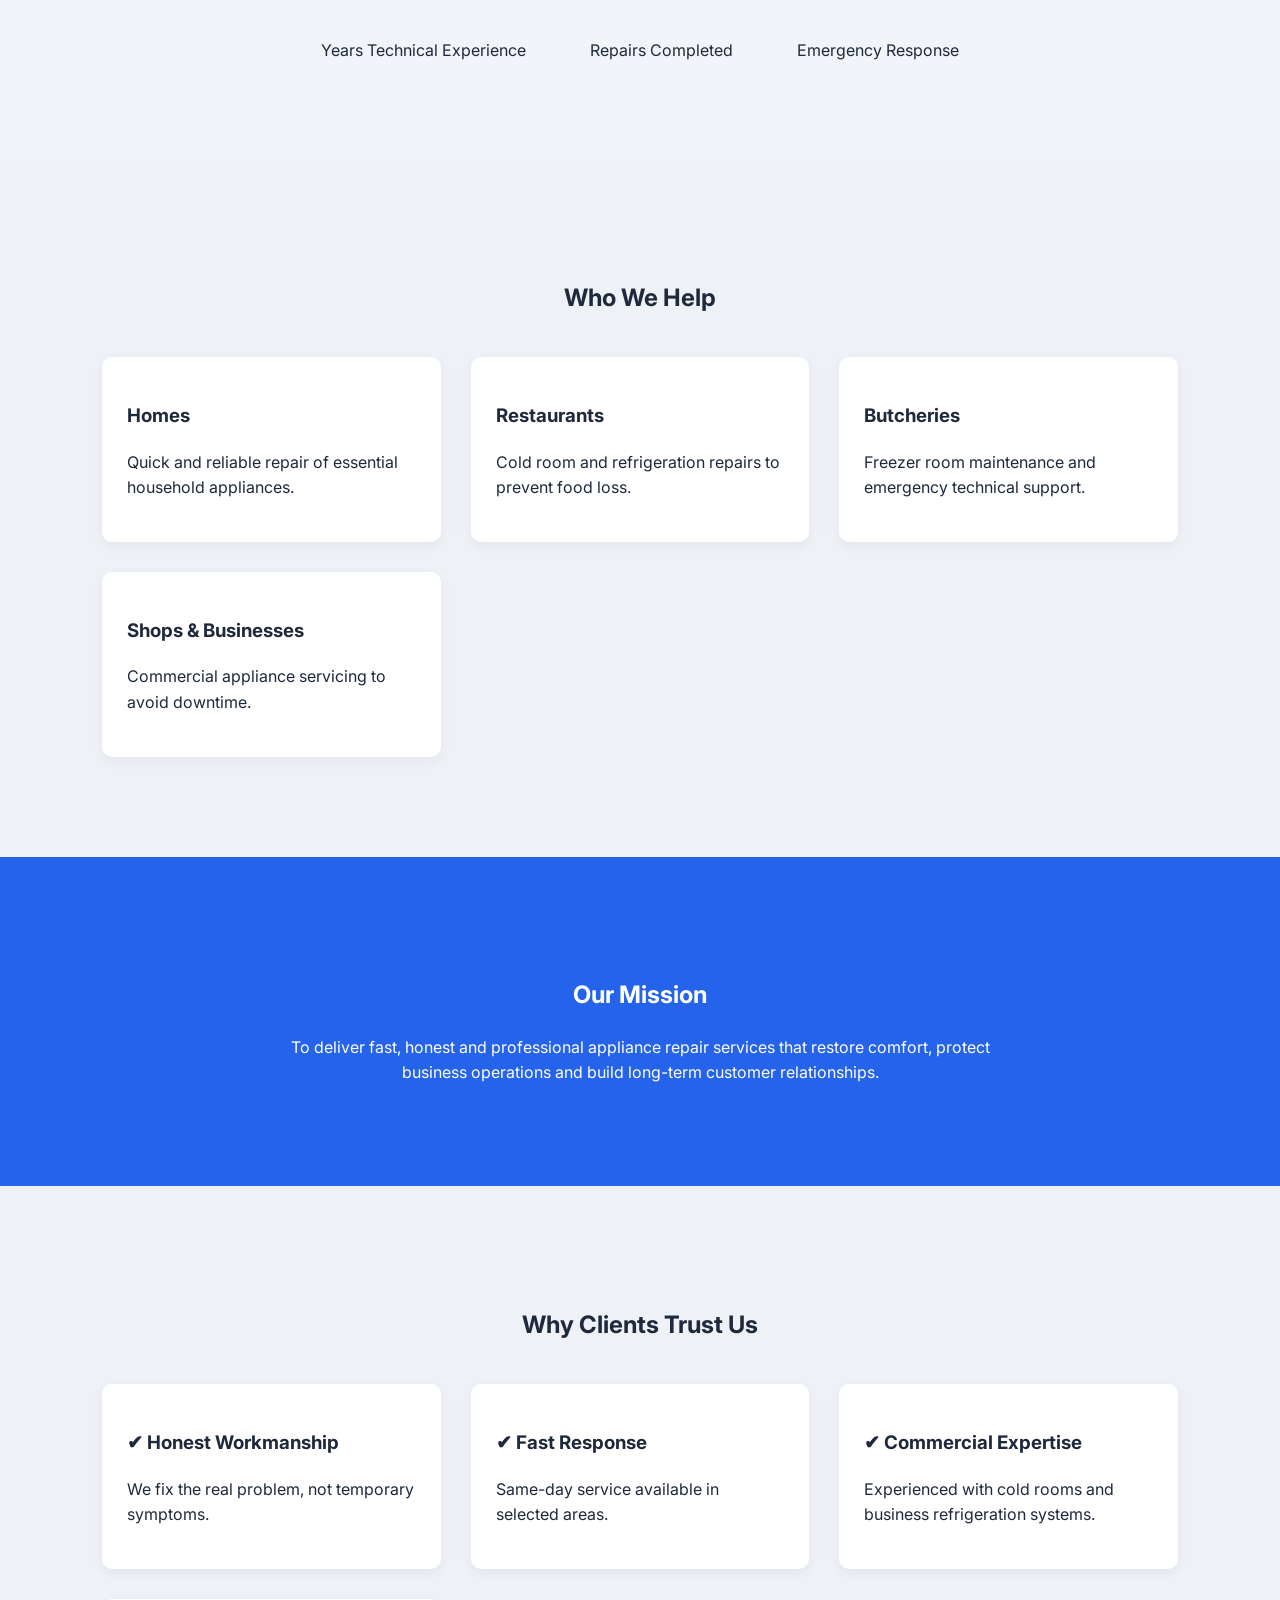
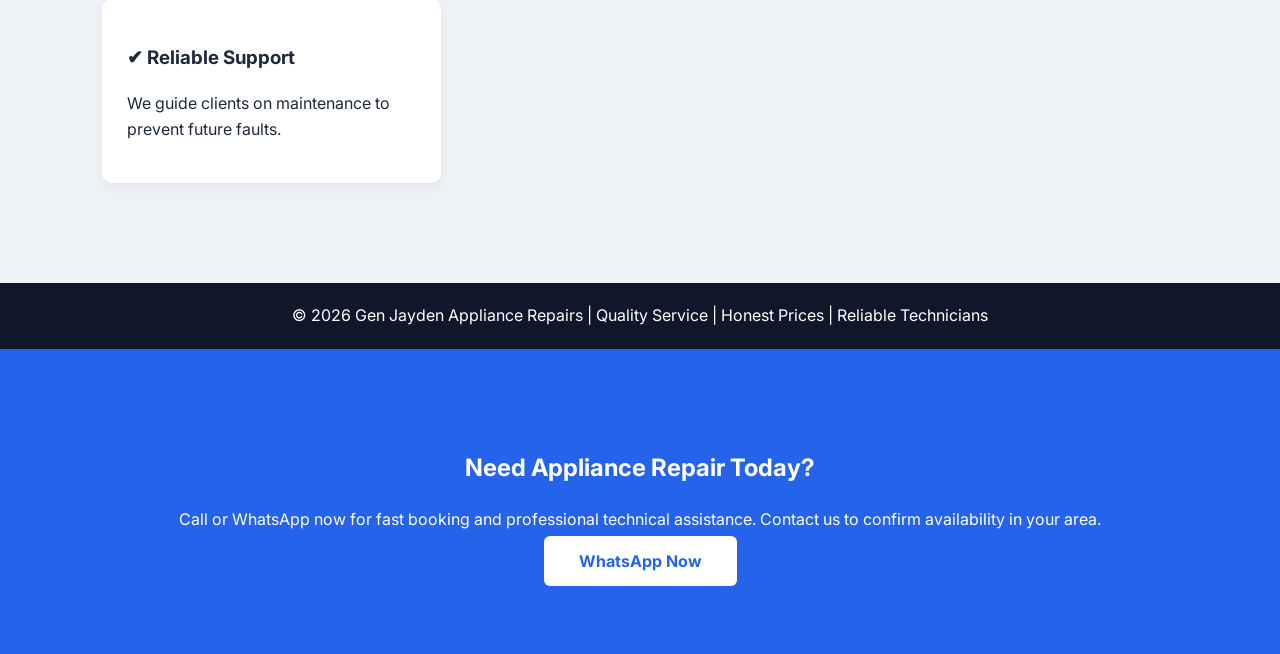
==== commit d3c96c34: "Add files via upload" ====
--- a/about.html
+++ b/about.html
@@ -1,14 +1,14 @@
 <!DOCTYPE html>
 <html lang="en">
 <head>
-<meta name="description" content="Professional fridge, washing machine, oven and air conditioner repairs. Same day appliance repair service. Call now.">
+<meta name="description" content="Appliance repair services for fridges, freezers, washing machines, tumble dryers, ovens and other listed appliances. Contact Gen Jayden to enquire.">
 
 <meta name="keywords" content="appliance repair, fridge repair, washing machine repair, oven repair, aircon repair, cold room repair, freezer room installation">
 
 <meta name="author" content="Gen Jayden Appliance Repairs">
 
 <meta property="og:title" content="Gen Jayden Appliance Repairs">
-<meta property="og:description" content="Reliable appliance repair services with same day support.">
+<meta property="og:description" content="Appliance repair services for homes and businesses. Contact us to enquire about availability.">
 <meta property="og:type" content="website">
 <meta charset="UTF-8">
 <meta name="viewport" content="width=device-width, initial-scale=1.0">
@@ -23,13 +23,21 @@
 
   gtag('config', 'G-C7B11668BW');
 </script>
-<script data-goatcounter="https://csnovadigitalstudio.goatcounter.com/count"
+<script data-goatcounter="https://genappliancerepairs.goatcounter.com/count"
         async src="//gc.zgo.at/count.js"></script>
 
 <link rel="stylesheet" href="style.css">
 <link href="https://fonts.googleapis.com/css2?family=Inter:wght@300;400;600;800&display=swap" rel="stylesheet">
 <link rel="stylesheet" href="https://cdnjs.cloudflare.com/ajax/libs/font-awesome/6.5.0/css/all.min.css">
-<link rel="icon" href="logo.png">
+<link rel="icon" href="images/logo.png">
+<!-- Google tag (gtag.js) -->
+<script async src="https://www.googletagmanager.com/gtag/js?id=AW-18580250537"></script>
+<script>
+  window.dataLayer = window.dataLayer || [];
+  function gtag(){dataLayer.push(arguments);}
+  gtag('js', new Date());
+  gtag('config', 'AW-18580250537');
+</script>
 </head>
 <body>
 <header class="topbar">
@@ -189,7 +197,7 @@
 
 <p>
 Call or WhatsApp now for fast booking and professional technical assistance.
-Same day service available in selected areas.
+Contact us to confirm availability in your area.
 </p>
 
 <a href="https://wa.me/27681915286" 
